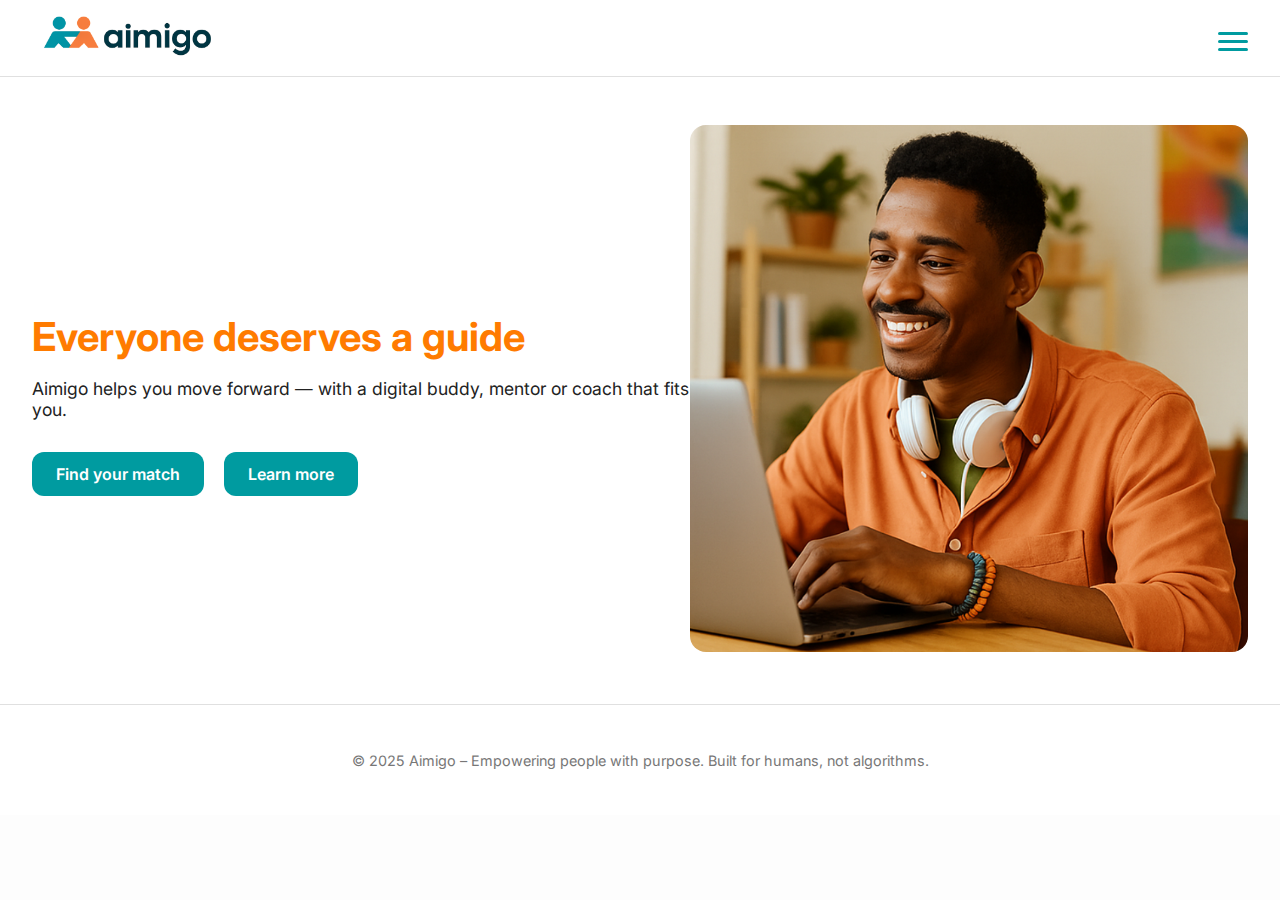
==== index.html @ f6af6cf0 "Update index.html" ====
<!DOCTYPE html>
<html lang="en">
<head>
  <meta charset="UTF-8" />
  <meta name="viewport" content="width=device-width, initial-scale=1.0"/>
  <title>Aimigo – Everyone deserves a guide</title>
  <link href="https://fonts.googleapis.com/css2?family=Inter:wght@400;600&display=swap" rel="stylesheet">
  <link rel="stylesheet" href="https://cdnjs.cloudflare.com/ajax/libs/font-awesome/6.0.0-beta3/css/all.min.css" />
  <style>
    :root {
      --primary: #ff7b00;
      --brand: #009ba0;
      --accent: #fff3e0;
      --dark: #1a1a1a;
      --bg: #fdfdfd;
      --text: #222;
    }
    body {
      margin: 0;
      font-family: 'Inter', sans-serif;
      background-color: var(--bg);
      color: var(--text);
    }

    /* Header */
    header {
      display: flex;
      justify-content: space-between;
      align-items: center;
      padding: 1rem 2rem;
      background: #fff;
      border-bottom: 1px solid #e0e0e0;
      position: relative;
    }

    .logo img {
      height: 40px;
    }

    #menu-toggle {
      display: none;
    }

    .menu-icon {
      display: block;
      cursor: pointer;
      width: 30px;
      height: 22px;
      position: relative;
      z-index: 2;
    }

    .menu-icon span {
      display: block;
      height: 3px;
      width: 100%;
      background: var(--brand);
      border-radius: 3px;
      margin: 5px 0;
      transition: all 0.3s ease;
    }

    .menu-icon:hover::after {
      content: " 😊";
      position: absolute;
      right: -25px;
      top: -5px;
      font-size: 1.5rem;
    }

    nav.dropdown-menu {
      position: absolute;
      top: 100%;
      right: 2rem;
      background: white;
      border-radius: 1rem;
      box-shadow: 0 10px 25px rgba(0,0,0,0.1);
      padding: 1rem;
      opacity: 0;
      visibility: hidden;
      transform: translateY(-10px);
      transition: all 0.3s ease;
      z-index: 1;
    }

    #menu-toggle:checked + .menu-icon + nav.dropdown-menu {
      opacity: 1;
      visibility: visible;
      transform: translateY(0);
    }

    nav.dropdown-menu ul {
      list-style: none;
      margin: 0;
      padding: 0;
    }

    nav.dropdown-menu li {
      margin-bottom: 0.75rem;
    }

    nav.dropdown-menu a {
      display: block;
      background: linear-gradient(45deg, var(--primary), var(--brand));
      color: white;
      padding: 0.75rem 1.25rem;
      border-radius: 0.75rem;
      font-weight: 600;
      text-decoration: none;
      text-align: center;
      transition: transform 0.2s, background 0.3s;
    }

    nav.dropdown-menu a:hover {
      transform: rotate(-1deg) scale(1.03);
      background: linear-gradient(45deg, var(--brand), var(--primary));
    }

    /* Desktop nav - KEEP burger icon */
    @media (min-width: 768px) {
      nav.dropdown-menu {
        right: 2rem;
      }
    }

    /* Hero */
    .hero {
      display: flex;
      flex-wrap: wrap;
      align-items: center;
      justify-content: space-between;
      padding: 3rem 2rem;
      background: #fff;
    }

    .hero-text {
      flex: 1 1 400px;
    }

    .hero-text h1 {
      font-size: 2.5rem;
      color: var(--primary);
      margin-bottom: 1rem;
    }

    .hero-text p {
      font-size: 1.1rem;
      margin-bottom: 2rem;
    }

    .hero-buttons a {
      display: inline-block;
      margin-right: 1rem;
      padding: 0.75rem 1.5rem;
      background: var(--brand);
      color: white;
      border-radius: 0.75rem;
      text-decoration: none;
      font-weight: 600;
      transition: background 0.3s;
    }

    .hero-buttons a:hover {
      background: #007f87;
    }

    .hero-image {
      flex: 1 1 300px;
      text-align: center;
    }

    .hero-image img {
      max-width: 100%;
      border-radius: 1rem;
    }

    /* Footer */
    footer {
      text-align: center;
      padding: 2rem;
      background: #fff;
      border-top: 1px solid #e0e0e0;
      font-size: 0.9rem;
      color: #777;
    }
  </style>
</head>
<body>
  <header>
    <a href="index.html" class="logo">
      <img src="aimigo-logo.png" alt="Aimigo Logo" />
    </a>
    <input type="checkbox" id="menu-toggle" />
    <label for="menu-toggle" class="menu-icon">
      <span></span>
      <span></span>
      <span></span>
    </label>
    <nav class="dropdown-menu">
      <ul>
        <li><a href="find.html">🎯 Your Aimigo</a></li>
        <li><a href="contact.html">📝 Waiting List</a></li>
        <li><a href="team.html">🌍 Team</a></li>
        <li><a href="contact.html">📬 Contact</a></li>
      </ul>
    </nav>
  </header>

  <section class="hero">
    <div class="hero-text">
      <h1>Everyone deserves a guide</h1>
      <p>Aimigo helps you move forward — with a digital buddy, mentor or coach that fits you.</p>
      <div class="hero-buttons">
        <a href="find.html">Find your match</a>
        <a href="team.html">Learn more</a>
      </div>
    </div>
    <div class="hero-image">
      <img src="user-coaching.png" alt="User coaching illustration" />
    </div>
  </section>

  <footer>
    <p>&copy; 2025 Aimigo – Empowering people with purpose. Built for humans, not algorithms.</p>
  </footer>
</body>
</html>
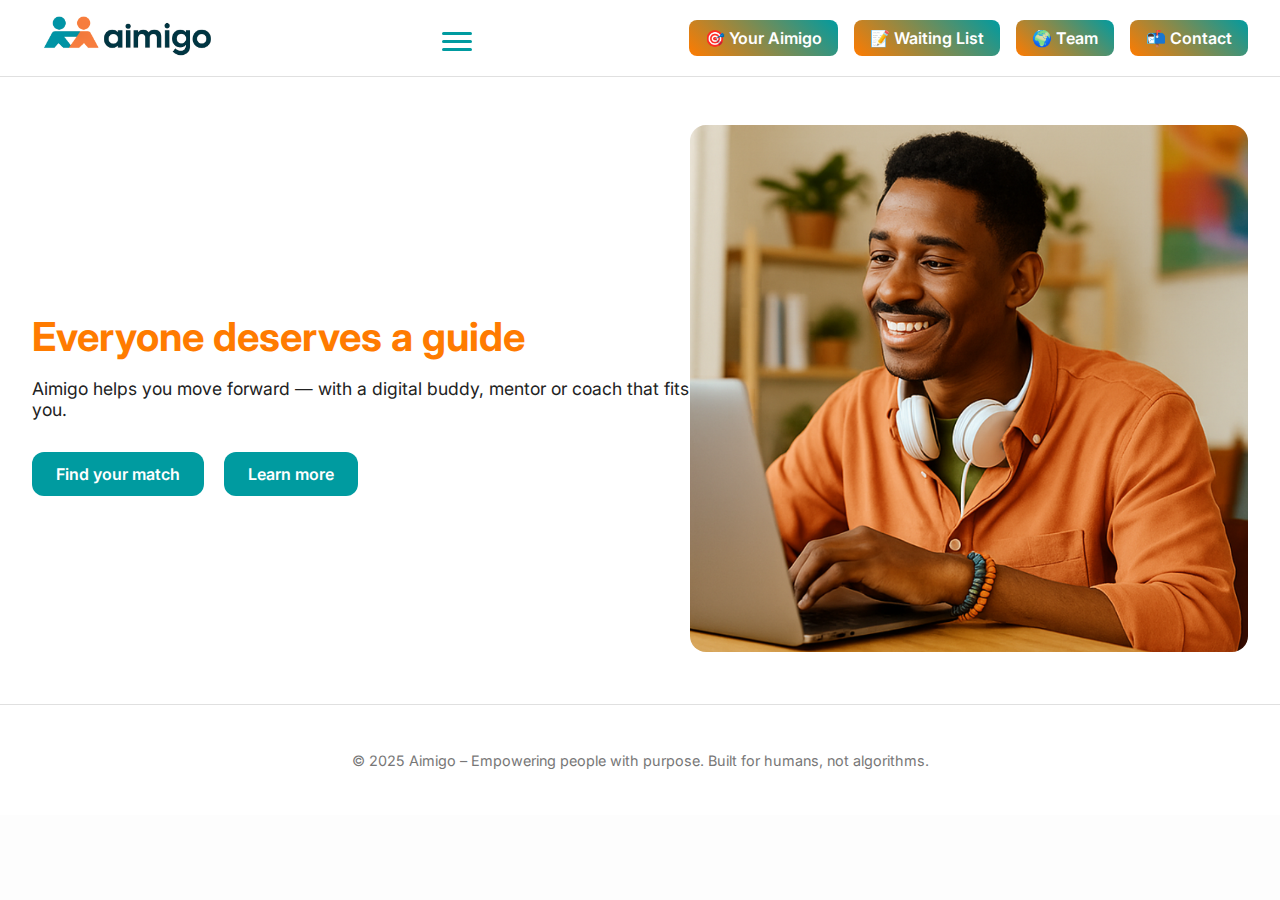
==== commit e1685567: "Update index.html" ====
--- a/index.html
+++ b/index.html
@@ -22,7 +22,6 @@
       color: var(--text);
     }
 
-    /* Header */
     header {
       display: flex;
       justify-content: space-between;
@@ -76,17 +75,12 @@
       border-radius: 1rem;
       box-shadow: 0 10px 25px rgba(0,0,0,0.1);
       padding: 1rem;
-      opacity: 0;
-      visibility: hidden;
-      transform: translateY(-10px);
-      transition: all 0.3s ease;
+      display: none;
       z-index: 1;
     }
 
     #menu-toggle:checked + .menu-icon + nav.dropdown-menu {
-      opacity: 1;
-      visibility: visible;
-      transform: translateY(0);
+      display: block;
     }
 
     nav.dropdown-menu ul {
@@ -116,14 +110,30 @@
       background: linear-gradient(45deg, var(--brand), var(--primary));
     }
 
-    /* Desktop nav - KEEP burger icon */
     @media (min-width: 768px) {
       nav.dropdown-menu {
-        right: 2rem;
-      }
-    }
-
-    /* Hero */
+        display: block !important;
+        position: static;
+        background: none;
+        box-shadow: none;
+        padding: 0;
+      }
+
+      nav.dropdown-menu ul {
+        display: flex;
+        gap: 1rem;
+      }
+
+      nav.dropdown-menu li {
+        margin-bottom: 0;
+      }
+
+      nav.dropdown-menu a {
+        padding: 0.5rem 1rem;
+        border-radius: 0.5rem;
+      }
+    }
+
     .hero {
       display: flex;
       flex-wrap: wrap;
@@ -174,7 +184,6 @@
       border-radius: 1rem;
     }
 
-    /* Footer */
     footer {
       text-align: center;
       padding: 2rem;
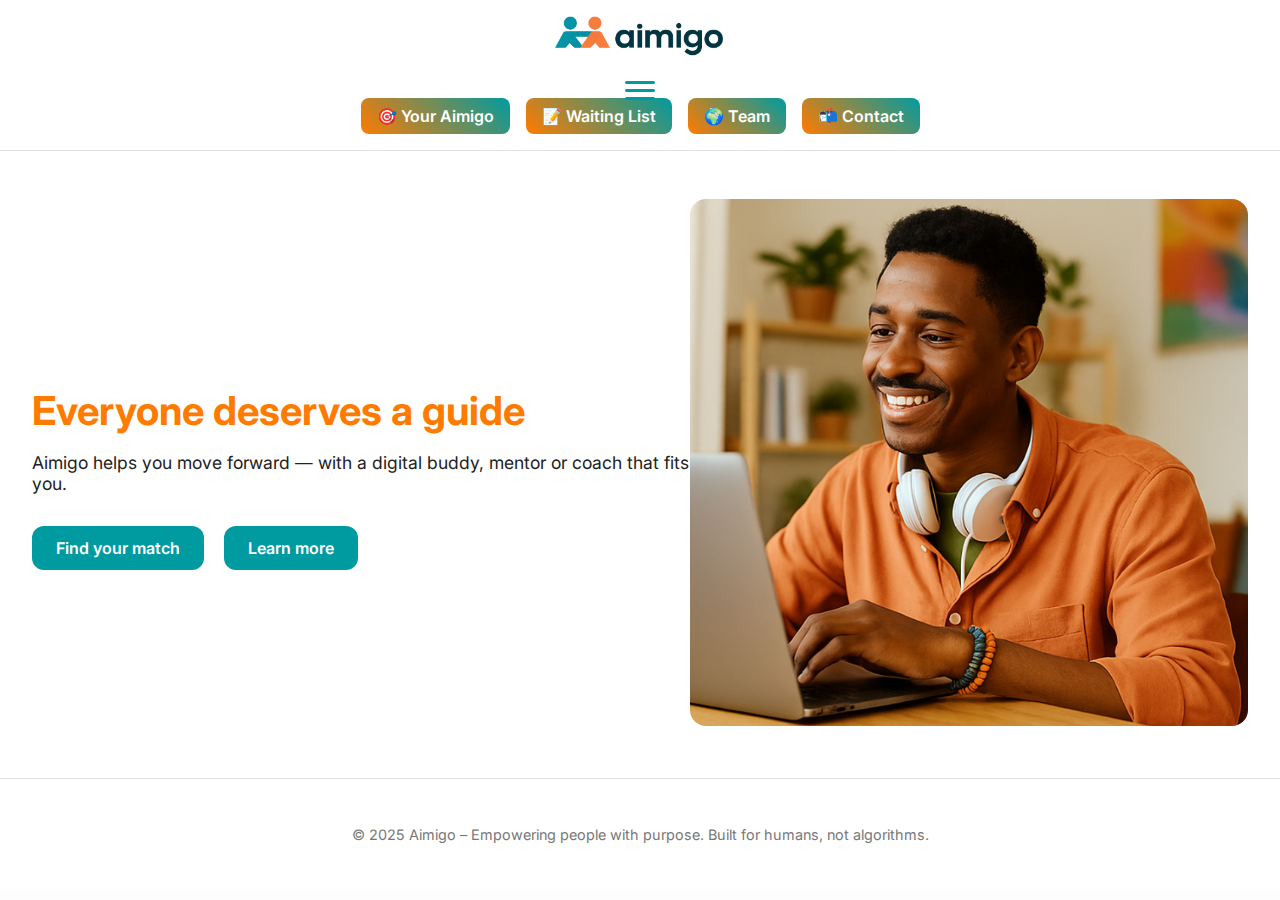
==== commit 9181b0f6: "Update index.html" ====
--- a/index.html
+++ b/index.html
@@ -24,12 +24,16 @@
 
     header {
       display: flex;
-      justify-content: space-between;
+      flex-direction: column;
       align-items: center;
       padding: 1rem 2rem;
       background: #fff;
       border-bottom: 1px solid #e0e0e0;
       position: relative;
+    }
+
+    .logo {
+      margin-bottom: 1rem;
     }
 
     .logo img {
@@ -68,9 +72,6 @@
     }
 
     nav.dropdown-menu {
-      position: absolute;
-      top: 100%;
-      right: 2rem;
       background: white;
       border-radius: 1rem;
       box-shadow: 0 10px 25px rgba(0,0,0,0.1);
@@ -87,10 +88,10 @@
       list-style: none;
       margin: 0;
       padding: 0;
-    }
-
-    nav.dropdown-menu li {
-      margin-bottom: 0.75rem;
+      display: flex;
+      flex-direction: column;
+      align-items: center;
+      gap: 0.75rem;
     }
 
     nav.dropdown-menu a {
@@ -113,19 +114,15 @@
     @media (min-width: 768px) {
       nav.dropdown-menu {
         display: block !important;
-        position: static;
         background: none;
         box-shadow: none;
         padding: 0;
       }
 
       nav.dropdown-menu ul {
-        display: flex;
+        flex-direction: row;
+        justify-content: center;
         gap: 1rem;
-      }
-
-      nav.dropdown-menu li {
-        margin-bottom: 0;
       }
 
       nav.dropdown-menu a {
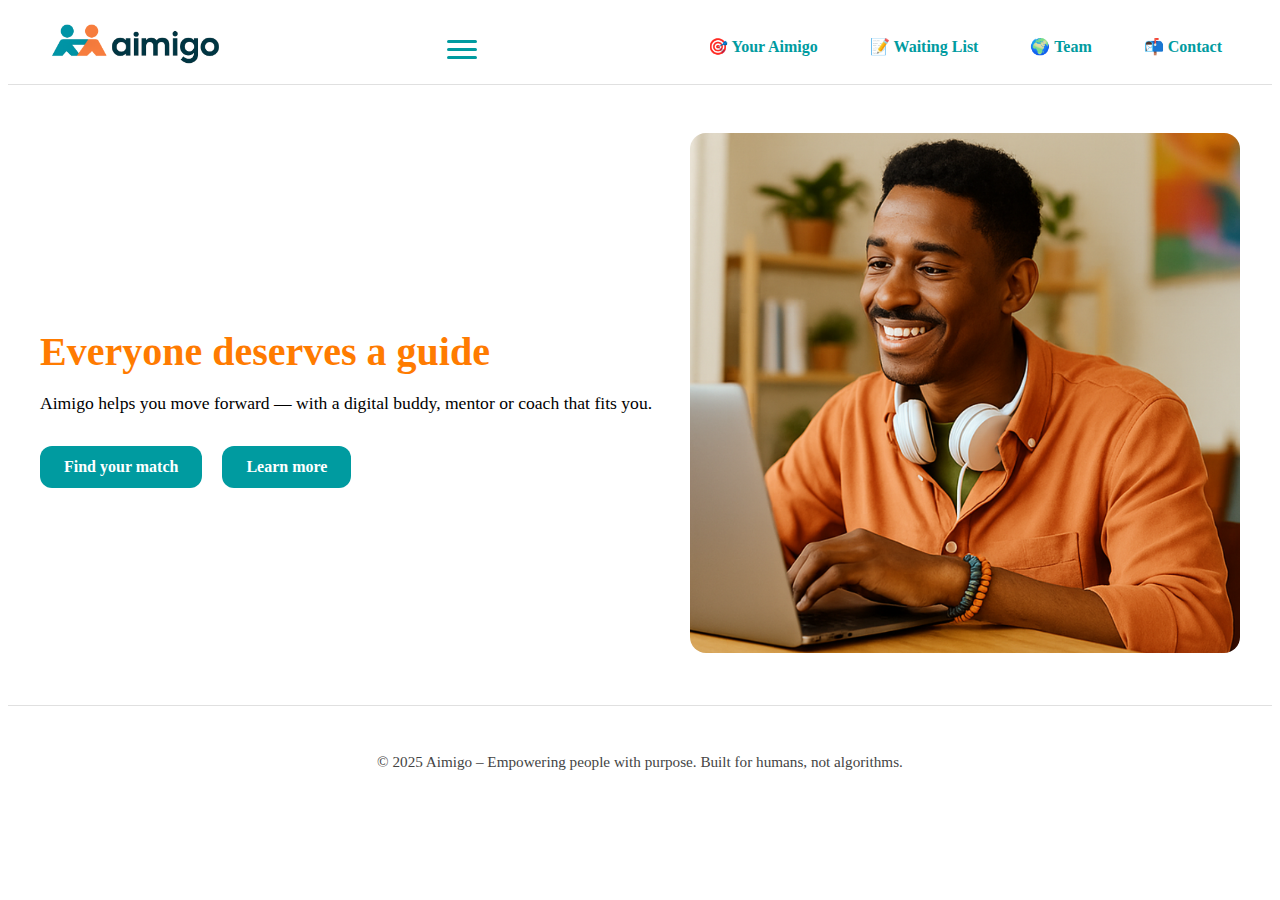
==== commit bd7418f1: "Update index.html" ====
--- a/index.html
+++ b/index.html
@@ -6,190 +6,7 @@
   <title>Aimigo – Everyone deserves a guide</title>
   <link href="https://fonts.googleapis.com/css2?family=Inter:wght@400;600&display=swap" rel="stylesheet">
   <link rel="stylesheet" href="https://cdnjs.cloudflare.com/ajax/libs/font-awesome/6.0.0-beta3/css/all.min.css" />
-  <style>
-    :root {
-      --primary: #ff7b00;
-      --brand: #009ba0;
-      --accent: #fff3e0;
-      --dark: #1a1a1a;
-      --bg: #fdfdfd;
-      --text: #222;
-    }
-    body {
-      margin: 0;
-      font-family: 'Inter', sans-serif;
-      background-color: var(--bg);
-      color: var(--text);
-    }
-
-    header {
-      display: flex;
-      flex-direction: column;
-      align-items: center;
-      padding: 1rem 2rem;
-      background: #fff;
-      border-bottom: 1px solid #e0e0e0;
-      position: relative;
-    }
-
-    .logo {
-      margin-bottom: 1rem;
-    }
-
-    .logo img {
-      height: 40px;
-    }
-
-    #menu-toggle {
-      display: none;
-    }
-
-    .menu-icon {
-      display: block;
-      cursor: pointer;
-      width: 30px;
-      height: 22px;
-      position: relative;
-      z-index: 2;
-    }
-
-    .menu-icon span {
-      display: block;
-      height: 3px;
-      width: 100%;
-      background: var(--brand);
-      border-radius: 3px;
-      margin: 5px 0;
-      transition: all 0.3s ease;
-    }
-
-    .menu-icon:hover::after {
-      content: " 😊";
-      position: absolute;
-      right: -25px;
-      top: -5px;
-      font-size: 1.5rem;
-    }
-
-    nav.dropdown-menu {
-      background: white;
-      border-radius: 1rem;
-      box-shadow: 0 10px 25px rgba(0,0,0,0.1);
-      padding: 1rem;
-      display: none;
-      z-index: 1;
-    }
-
-    #menu-toggle:checked + .menu-icon + nav.dropdown-menu {
-      display: block;
-    }
-
-    nav.dropdown-menu ul {
-      list-style: none;
-      margin: 0;
-      padding: 0;
-      display: flex;
-      flex-direction: column;
-      align-items: center;
-      gap: 0.75rem;
-    }
-
-    nav.dropdown-menu a {
-      display: block;
-      background: linear-gradient(45deg, var(--primary), var(--brand));
-      color: white;
-      padding: 0.75rem 1.25rem;
-      border-radius: 0.75rem;
-      font-weight: 600;
-      text-decoration: none;
-      text-align: center;
-      transition: transform 0.2s, background 0.3s;
-    }
-
-    nav.dropdown-menu a:hover {
-      transform: rotate(-1deg) scale(1.03);
-      background: linear-gradient(45deg, var(--brand), var(--primary));
-    }
-
-    @media (min-width: 768px) {
-      nav.dropdown-menu {
-        display: block !important;
-        background: none;
-        box-shadow: none;
-        padding: 0;
-      }
-
-      nav.dropdown-menu ul {
-        flex-direction: row;
-        justify-content: center;
-        gap: 1rem;
-      }
-
-      nav.dropdown-menu a {
-        padding: 0.5rem 1rem;
-        border-radius: 0.5rem;
-      }
-    }
-
-    .hero {
-      display: flex;
-      flex-wrap: wrap;
-      align-items: center;
-      justify-content: space-between;
-      padding: 3rem 2rem;
-      background: #fff;
-    }
-
-    .hero-text {
-      flex: 1 1 400px;
-    }
-
-    .hero-text h1 {
-      font-size: 2.5rem;
-      color: var(--primary);
-      margin-bottom: 1rem;
-    }
-
-    .hero-text p {
-      font-size: 1.1rem;
-      margin-bottom: 2rem;
-    }
-
-    .hero-buttons a {
-      display: inline-block;
-      margin-right: 1rem;
-      padding: 0.75rem 1.5rem;
-      background: var(--brand);
-      color: white;
-      border-radius: 0.75rem;
-      text-decoration: none;
-      font-weight: 600;
-      transition: background 0.3s;
-    }
-
-    .hero-buttons a:hover {
-      background: #007f87;
-    }
-
-    .hero-image {
-      flex: 1 1 300px;
-      text-align: center;
-    }
-
-    .hero-image img {
-      max-width: 100%;
-      border-radius: 1rem;
-    }
-
-    footer {
-      text-align: center;
-      padding: 2rem;
-      background: #fff;
-      border-top: 1px solid #e0e0e0;
-      font-size: 0.9rem;
-      color: #777;
-    }
-  </style>
+  <link rel="stylesheet" href="css/style.css">
 </head>
 <body>
   <header>
--- a/css/style.css
+++ b/css/style.css
@@ -0,0 +1,251 @@
+<!DOCTYPE html>
+<html lang="en">
+<head>
+  <meta charset="UTF-8" />
+  <meta name="viewport" content="width=device-width, initial-scale=1.0"/>
+  <title>Aimigo – Everyone deserves a guide</title>
+  <link href="https://fonts.googleapis.com/css2?family=Inter:wght@400;600&display=swap" rel="stylesheet">
+  <link rel="stylesheet" href="https://cdnjs.cloudflare.com/ajax/libs/font-awesome/6.0.0-beta3/css/all.min.css" />
+  <link rel="stylesheet" href="css/style.css">
+  <style>
+    body {
+      margin: 0;
+      font-family: 'Inter', sans-serif;
+      background-color: #fdfdfd;
+      color: #222;
+    }
+
+    header {
+      display: flex;
+      justify-content: space-between;
+      align-items: center;
+      padding: 1rem 2rem;
+      background: #fff;
+      border-bottom: 1px solid #e0e0e0;
+      position: relative;
+    }
+
+    .logo img {
+      height: 40px;
+    }
+
+    #menu-toggle {
+      display: none;
+    }
+
+    .menu-icon {
+      display: block;
+      cursor: pointer;
+      width: 30px;
+      height: 22px;
+      position: relative;
+      z-index: 3;
+    }
+
+    .menu-icon span {
+      display: block;
+      height: 3px;
+      width: 100%;
+      background: #009ba0;
+      border-radius: 3px;
+      margin: 5px 0;
+      transition: all 0.3s ease;
+    }
+
+    .menu-icon:hover span {
+      background: #ff7b00;
+      transform: scale(1.1);
+    }
+
+    nav.dropdown-menu {
+      position: absolute;
+      top: 100%;
+      right: 1rem;
+      background: #fff;
+      border-radius: 1rem;
+      box-shadow: 0 10px 25px rgba(0,0,0,0.1);
+      padding: 1rem;
+      display: none;
+      z-index: 2;
+    }
+
+    #menu-toggle:checked + .menu-icon + nav.dropdown-menu {
+      display: block;
+    }
+
+    nav.dropdown-menu ul {
+      list-style: none;
+      margin: 0;
+      padding: 0;
+      display: flex;
+      flex-direction: column;
+      gap: 0.75rem;
+    }
+
+    nav.dropdown-menu a {
+      display: block;
+      background: linear-gradient(45deg, #ff7b00, #009ba0);
+      color: white;
+      padding: 0.75rem 1.25rem;
+      border-radius: 0.75rem;
+      font-weight: 600;
+      text-decoration: none;
+      text-align: center;
+      transition: transform 0.2s, background 0.3s;
+    }
+
+    nav.dropdown-menu a:hover {
+      transform: scale(1.05);
+      background: linear-gradient(45deg, #009ba0, #ff7b00);
+    }
+
+    @media (min-width: 768px) {
+      nav.dropdown-menu {
+        display: block !important;
+        position: static;
+        background: none;
+        box-shadow: none;
+        padding: 0;
+      }
+
+      nav.dropdown-menu ul {
+        flex-direction: row;
+        gap: 1rem;
+      }
+
+      nav.dropdown-menu a {
+        padding: 0.5rem 1rem;
+        background: transparent;
+        color: #009ba0;
+        border: 2px solid transparent;
+        transition: border 0.3s, transform 0.2s;
+      }
+
+      nav.dropdown-menu a:hover {
+        background: #fff3e0;
+        color: #ff7b00;
+        border: 2px solid #ff7b00;
+        transform: translateY(-2px);
+      }
+    }
+
+    .hero {
+      display: flex;
+      flex-wrap: wrap;
+      align-items: center;
+      justify-content: space-between;
+      padding: 3rem 2rem;
+      background: #fff;
+    }
+
+    .hero-text {
+      flex: 1 1 400px;
+    }
+
+    .hero-text h1 {
+      font-size: 2.5rem;
+      color: #ff7b00;
+      margin-bottom: 1rem;
+    }
+
+    .hero-text p {
+      font-size: 1.1rem;
+      margin-bottom: 2rem;
+    }
+
+    .hero-buttons a {
+      display: inline-block;
+      margin-right: 1rem;
+      padding: 0.75rem 1.5rem;
+      background: #009ba0;
+      color: white;
+      border-radius: 0.75rem;
+      text-decoration: none;
+      font-weight: 600;
+      transition: background 0.3s;
+    }
+
+    .hero-buttons a:hover {
+      background: #007f87;
+    }
+
+    .hero-image {
+      flex: 1 1 300px;
+      text-align: center;
+    }
+
+    .hero-image img {
+      max-width: 100%;
+      border-radius: 1rem;
+    }
+
+    footer {
+      background: #fff;
+      padding: 2rem;
+      border-top: 1px solid #e0e0e0;
+      font-size: 0.95rem;
+      color: #444;
+      text-align: center;
+    }
+
+    .footer-content {
+      max-width: 800px;
+      margin: 0 auto;
+    }
+
+    .footer-content p {
+      margin: 0.5rem 0;
+    }
+
+    .footer-content .slogan {
+      font-weight: 600;
+      color: #009ba0;
+    }
+  </style>
+</head>
+<body>
+  <header>
+    <a href="index.html" class="logo">
+      <img src="aimigo-logo.png" alt="Aimigo Logo" />
+    </a>
+    <input type="checkbox" id="menu-toggle" />
+    <label for="menu-toggle" class="menu-icon">
+      <span></span>
+      <span></span>
+      <span></span>
+    </label>
+    <nav class="dropdown-menu">
+      <ul>
+        <li><a href="index.html">🏠 Home</a></li>
+        <li><a href="find.html">🎯 Your Aimigo</a></li>
+        <li><a href="contact.html">📝 Waiting List</a></li>
+        <li><a href="team.html">🌍 Team</a></li>
+        <li><a href="contact.html">📬 Contact</a></li>
+      </ul>
+    </nav>
+  </header>
+
+  <section class="hero">
+    <div class="hero-text">
+      <h1>Everyone deserves a guide</h1>
+      <p>Aimigo helps you move forward — with a digital buddy, mentor or coach that fits you.</p>
+      <div class="hero-buttons">
+        <a href="find.html">Find your match</a>
+        <a href="team.html">Learn more</a>
+      </div>
+    </div>
+    <div class="hero-image">
+      <img src="user-coaching.png" alt="User coaching illustration" />
+    </div>
+  </section>
+
+  <footer>
+    <div class="footer-content">
+      <p class="slogan">Empowering untapped talent through smart technology and real connection.</p>
+      <p>📍 Made in The Netherlands</p>
+      <p>📧 Contact: <a href="mailto:info@aimigo.nl">info@aimigo.nl</a></p>
+      <p>© 2025 Aimigo – All rights reserved</p>
+    </div>
+  </footer>
+</body>
+</html>
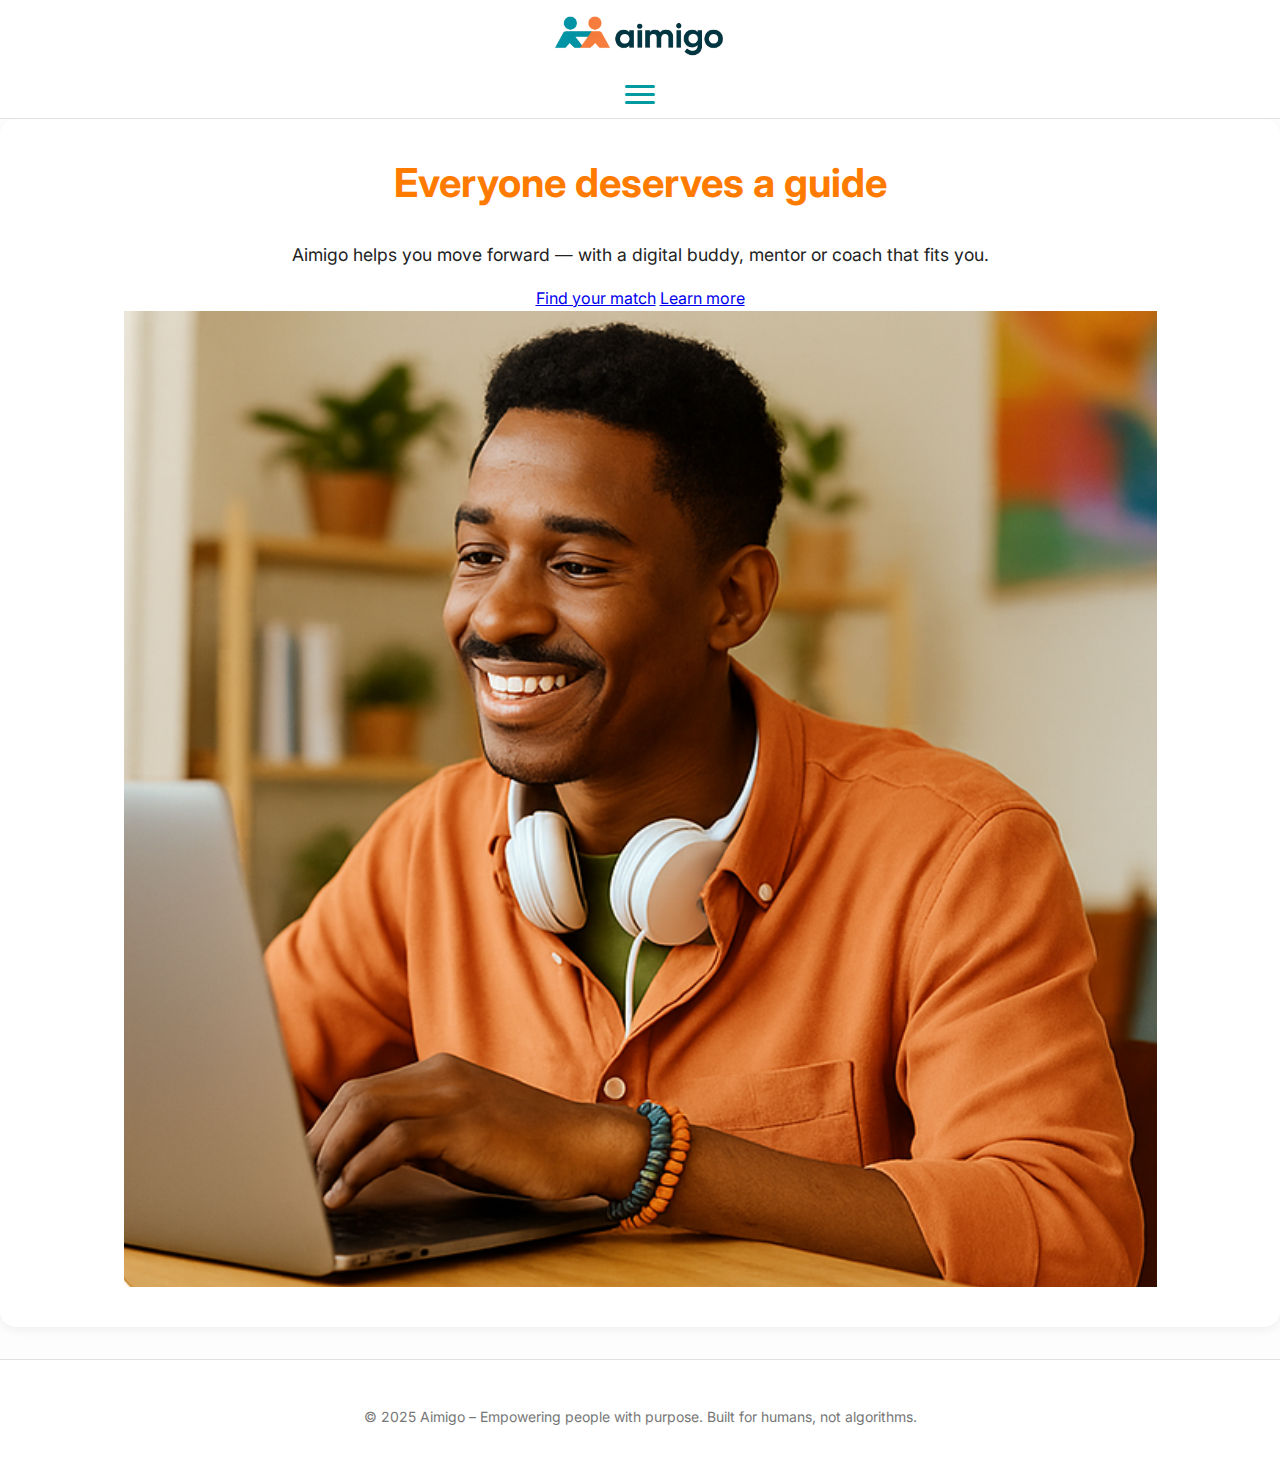
==== commit 9e0aebc1: "Update index.html" ====
--- a/index.html
+++ b/index.html
@@ -9,25 +9,9 @@
   <link rel="stylesheet" href="css/style.css">
 </head>
 <body>
-  <header>
-    <a href="index.html" class="logo">
-      <img src="aimigo-logo.png" alt="Aimigo Logo" />
-    </a>
-    <input type="checkbox" id="menu-toggle" />
-    <label for="menu-toggle" class="menu-icon">
-      <span></span>
-      <span></span>
-      <span></span>
-    </label>
-    <nav class="dropdown-menu">
-      <ul>
-        <li><a href="find.html">🎯 Your Aimigo</a></li>
-        <li><a href="contact.html">📝 Waiting List</a></li>
-        <li><a href="team.html">🌍 Team</a></li>
-        <li><a href="contact.html">📬 Contact</a></li>
-      </ul>
-    </nav>
-  </header>
+
+  <!-- Header wordt geladen vanuit extern bestand -->
+  <div id="header-placeholder"></div>
 
   <section class="hero">
     <div class="hero-text">
@@ -46,5 +30,14 @@
   <footer>
     <p>&copy; 2025 Aimigo – Empowering people with purpose. Built for humans, not algorithms.</p>
   </footer>
+
+  <script>
+    // Laad header.html in
+    fetch('header.html')
+      .then(response => response.text())
+      .then(data => {
+        document.getElementById('header-placeholder').innerHTML = data;
+      });
+  </script>
 </body>
 </html>
--- a/css/style.css
+++ b/css/style.css
@@ -1,251 +1,280 @@
-<!DOCTYPE html>
-<html lang="en">
-<head>
-  <meta charset="UTF-8" />
-  <meta name="viewport" content="width=device-width, initial-scale=1.0"/>
-  <title>Aimigo – Everyone deserves a guide</title>
-  <link href="https://fonts.googleapis.com/css2?family=Inter:wght@400;600&display=swap" rel="stylesheet">
-  <link rel="stylesheet" href="https://cdnjs.cloudflare.com/ajax/libs/font-awesome/6.0.0-beta3/css/all.min.css" />
-  <link rel="stylesheet" href="css/style.css">
-  <style>
-    body {
-      margin: 0;
-      font-family: 'Inter', sans-serif;
-      background-color: #fdfdfd;
-      color: #222;
-    }
-
-    header {
-      display: flex;
-      justify-content: space-between;
-      align-items: center;
-      padding: 1rem 2rem;
-      background: #fff;
-      border-bottom: 1px solid #e0e0e0;
-      position: relative;
-    }
-
-    .logo img {
-      height: 40px;
-    }
-
-    #menu-toggle {
-      display: none;
-    }
-
-    .menu-icon {
-      display: block;
-      cursor: pointer;
-      width: 30px;
-      height: 22px;
-      position: relative;
-      z-index: 3;
-    }
-
-    .menu-icon span {
-      display: block;
-      height: 3px;
-      width: 100%;
-      background: #009ba0;
-      border-radius: 3px;
-      margin: 5px 0;
-      transition: all 0.3s ease;
-    }
-
-    .menu-icon:hover span {
-      background: #ff7b00;
-      transform: scale(1.1);
-    }
-
-    nav.dropdown-menu {
-      position: absolute;
-      top: 100%;
-      right: 1rem;
-      background: #fff;
-      border-radius: 1rem;
-      box-shadow: 0 10px 25px rgba(0,0,0,0.1);
-      padding: 1rem;
-      display: none;
-      z-index: 2;
-    }
-
-    #menu-toggle:checked + .menu-icon + nav.dropdown-menu {
-      display: block;
-    }
-
-    nav.dropdown-menu ul {
-      list-style: none;
-      margin: 0;
-      padding: 0;
-      display: flex;
-      flex-direction: column;
-      gap: 0.75rem;
-    }
-
-    nav.dropdown-menu a {
-      display: block;
-      background: linear-gradient(45deg, #ff7b00, #009ba0);
-      color: white;
-      padding: 0.75rem 1.25rem;
-      border-radius: 0.75rem;
-      font-weight: 600;
-      text-decoration: none;
-      text-align: center;
-      transition: transform 0.2s, background 0.3s;
-    }
-
-    nav.dropdown-menu a:hover {
-      transform: scale(1.05);
-      background: linear-gradient(45deg, #009ba0, #ff7b00);
-    }
-
-    @media (min-width: 768px) {
-      nav.dropdown-menu {
-        display: block !important;
-        position: static;
-        background: none;
-        box-shadow: none;
-        padding: 0;
-      }
-
-      nav.dropdown-menu ul {
-        flex-direction: row;
-        gap: 1rem;
-      }
-
-      nav.dropdown-menu a {
-        padding: 0.5rem 1rem;
-        background: transparent;
-        color: #009ba0;
-        border: 2px solid transparent;
-        transition: border 0.3s, transform 0.2s;
-      }
-
-      nav.dropdown-menu a:hover {
-        background: #fff3e0;
-        color: #ff7b00;
-        border: 2px solid #ff7b00;
-        transform: translateY(-2px);
-      }
-    }
-
-    .hero {
-      display: flex;
-      flex-wrap: wrap;
-      align-items: center;
-      justify-content: space-between;
-      padding: 3rem 2rem;
-      background: #fff;
-    }
-
-    .hero-text {
-      flex: 1 1 400px;
-    }
-
-    .hero-text h1 {
-      font-size: 2.5rem;
-      color: #ff7b00;
-      margin-bottom: 1rem;
-    }
-
-    .hero-text p {
-      font-size: 1.1rem;
-      margin-bottom: 2rem;
-    }
-
-    .hero-buttons a {
-      display: inline-block;
-      margin-right: 1rem;
-      padding: 0.75rem 1.5rem;
-      background: #009ba0;
-      color: white;
-      border-radius: 0.75rem;
-      text-decoration: none;
-      font-weight: 600;
-      transition: background 0.3s;
-    }
-
-    .hero-buttons a:hover {
-      background: #007f87;
-    }
-
-    .hero-image {
-      flex: 1 1 300px;
-      text-align: center;
-    }
-
-    .hero-image img {
-      max-width: 100%;
-      border-radius: 1rem;
-    }
-
-    footer {
-      background: #fff;
-      padding: 2rem;
-      border-top: 1px solid #e0e0e0;
-      font-size: 0.95rem;
-      color: #444;
-      text-align: center;
-    }
-
-    .footer-content {
-      max-width: 800px;
-      margin: 0 auto;
-    }
-
-    .footer-content p {
-      margin: 0.5rem 0;
-    }
-
-    .footer-content .slogan {
-      font-weight: 600;
-      color: #009ba0;
-    }
-  </style>
-</head>
-<body>
-  <header>
-    <a href="index.html" class="logo">
-      <img src="aimigo-logo.png" alt="Aimigo Logo" />
-    </a>
-    <input type="checkbox" id="menu-toggle" />
-    <label for="menu-toggle" class="menu-icon">
-      <span></span>
-      <span></span>
-      <span></span>
-    </label>
-    <nav class="dropdown-menu">
-      <ul>
-        <li><a href="index.html">🏠 Home</a></li>
-        <li><a href="find.html">🎯 Your Aimigo</a></li>
-        <li><a href="contact.html">📝 Waiting List</a></li>
-        <li><a href="team.html">🌍 Team</a></li>
-        <li><a href="contact.html">📬 Contact</a></li>
-      </ul>
-    </nav>
-  </header>
-
-  <section class="hero">
-    <div class="hero-text">
-      <h1>Everyone deserves a guide</h1>
-      <p>Aimigo helps you move forward — with a digital buddy, mentor or coach that fits you.</p>
-      <div class="hero-buttons">
-        <a href="find.html">Find your match</a>
-        <a href="team.html">Learn more</a>
-      </div>
-    </div>
-    <div class="hero-image">
-      <img src="user-coaching.png" alt="User coaching illustration" />
-    </div>
-  </section>
-
-  <footer>
-    <div class="footer-content">
-      <p class="slogan">Empowering untapped talent through smart technology and real connection.</p>
-      <p>📍 Made in The Netherlands</p>
-      <p>📧 Contact: <a href="mailto:info@aimigo.nl">info@aimigo.nl</a></p>
-      <p>© 2025 Aimigo – All rights reserved</p>
-    </div>
-  </footer>
-</body>
-</html>
+/* Kleuren en typografie */
+:root {
+  --primary: #ff7b00;
+  --brand: #009ba0;
+  --accent: #fff3e0;
+  --dark: #1a1a1a;
+  --bg: #fdfdfd;
+  --text: #222;
+}
+
+body {
+  margin: 0;
+  font-family: 'Inter', sans-serif;
+  background-color: var(--bg);
+  color: var(--text);
+  line-height: 1.6;
+}
+
+/* Header */
+header {
+  display: flex;
+  flex-direction: column;
+  align-items: center;
+  padding: 1rem 2rem;
+  background-color: #fff;
+  border-bottom: 1px solid #e0e0e0;
+  position: relative;
+}
+
+.logo {
+  margin-bottom: 1rem;
+}
+
+.logo img {
+  height: 40px;
+}
+
+#menu-toggle {
+  display: none;
+}
+
+.menu-icon {
+  display: block;
+  cursor: pointer;
+  width: 30px;
+  height: 22px;
+  position: relative;
+  z-index: 2;
+}
+
+.menu-icon span {
+  display: block;
+  height: 3px;
+  width: 100%;
+  background: var(--brand);
+  border-radius: 3px;
+  margin: 5px 0;
+  transition: all 0.3s ease;
+}
+
+nav.dropdown-menu {
+  background: white;
+  border-radius: 1rem;
+  box-shadow: 0 10px 25px rgba(0,0,0,0.1);
+  padding: 1rem;
+  display: none;
+  position: absolute;
+  top: 100%;
+  right: 2rem;
+  z-index: 1;
+}
+
+#menu-toggle:checked + .menu-icon + nav.dropdown-menu {
+  display: block;
+}
+
+nav.dropdown-menu ul {
+  list-style: none;
+  margin: 0;
+  padding: 0;
+  display: flex;
+  flex-direction: column;
+  align-items: center;
+  gap: 0.75rem;
+}
+
+nav.dropdown-menu a {
+  display: block;
+  background: linear-gradient(45deg, var(--primary), var(--brand));
+  color: white;
+  padding: 0.75rem 1.25rem;
+  border-radius: 0.75rem;
+  font-weight: 600;
+  text-decoration: none;
+  text-align: center;
+  transition: transform 0.2s, background 0.3s;
+}
+
+nav.dropdown-menu a:hover {
+  transform: scale(1.05);
+  background: linear-gradient(45deg, var(--brand), var(--primary));
+}
+
+/* Toon hamburger ook op desktop */
+@media (min-width: 768px) {
+  nav.dropdown-menu {
+    right: auto;
+    left: 50%;
+    transform: translateX(-50%);
+  }
+}
+
+/* Main */
+main {
+  max-width: 1200px;
+  margin: 2rem auto;
+  padding: 0 1rem;
+}
+
+/* Hero Section */
+.hero {
+  text-align: center;
+  padding: 2rem;
+  background: #fff;
+  border-radius: 1rem;
+  box-shadow: 0 4px 10px rgba(0,0,0,0.05);
+  margin-bottom: 2rem;
+}
+
+.hero h1 {
+  font-size: 2.5rem;
+  color: var(--primary);
+  margin-top: 0;
+}
+
+.hero p {
+  font-size: 1.1rem;
+  margin: 1rem 0;
+}
+
+/* Collapsible Sections */
+details {
+  background: #fff;
+  border: 1px solid #e0e0e0;
+  border-radius: 0.75rem;
+  padding: 1rem;
+  margin-bottom: 1rem;
+  box-shadow: 0 2px 6px rgba(0,0,0,0.05);
+}
+
+details summary {
+  font-size: 1.1rem;
+  font-weight: 600;
+  cursor: pointer;
+  list-style: none;
+  outline: none;
+}
+
+details summary::-webkit-details-marker {
+  display: none;
+}
+
+details[open] summary::after {
+  content: "▲";
+  float: right;
+}
+
+details summary::after {
+  content: "▼";
+  float: right;
+}
+
+/* Section Titles */
+section > h2 {
+  font-size: 2rem;
+  color: var(--primary);
+  margin-bottom: 1rem;
+}
+
+/* Founder Section */
+.founder {
+  display: flex;
+  flex-wrap: wrap;
+  align-items: center;
+  gap: 1.5rem;
+  background: #fff;
+  padding: 1.5rem;
+  border-radius: 1rem;
+  box-shadow: 0 4px 10px rgba(0,0,0,0.05);
+  margin: 2rem 0;
+}
+
+.founder img {
+  width: 150px;
+  height: 150px;
+  border-radius: 50%;
+  object-fit: cover;
+  border: 3px solid var(--brand);
+}
+
+.founder-info {
+  flex: 1;
+}
+
+.founder-info h3 {
+  margin: 0;
+  font-size: 1.5rem;
+  color: var(--dark);
+}
+
+.founder-info p {
+  margin: 0.5rem 0 0;
+  font-size: 1rem;
+  color: #444;
+}
+
+/* Support Section */
+.support {
+  text-align: center;
+  margin: 2rem 0;
+}
+
+.support button {
+  background: var(--brand);
+  color: #fff;
+  border: none;
+  padding: 0.75rem 1.5rem;
+  border-radius: 0.75rem;
+  font-size: 1rem;
+  cursor: pointer;
+  transition: background 0.3s;
+}
+
+.support button:hover {
+  background: #007f87;
+}
+
+/* Call to Action */
+.cta {
+  text-align: center;
+  margin: 2rem 0;
+}
+
+.cta a {
+  background: var(--brand);
+  color: #fff;
+  text-decoration: none;
+  padding: 0.75rem 1.5rem;
+  border-radius: 0.75rem;
+  font-size: 1rem;
+  transition: background 0.3s;
+}
+
+.cta a:hover {
+  background: #007f87;
+}
+
+/* Footer */
+footer {
+  text-align: center;
+  padding: 2rem;
+  background: #fff;
+  border-top: 1px solid #e0e0e0;
+  font-size: 0.875rem;
+  color: #777;
+}
+
+.badges {
+  display: flex;
+  justify-content: center;
+  gap: 1rem;
+  margin-bottom: 1rem;
+}
+
+.badge {
+  background: #f0f0f0;
+  padding: 0.5rem 1rem;
+  border-radius: 1rem;
+  font-size: 0.85rem;
+}
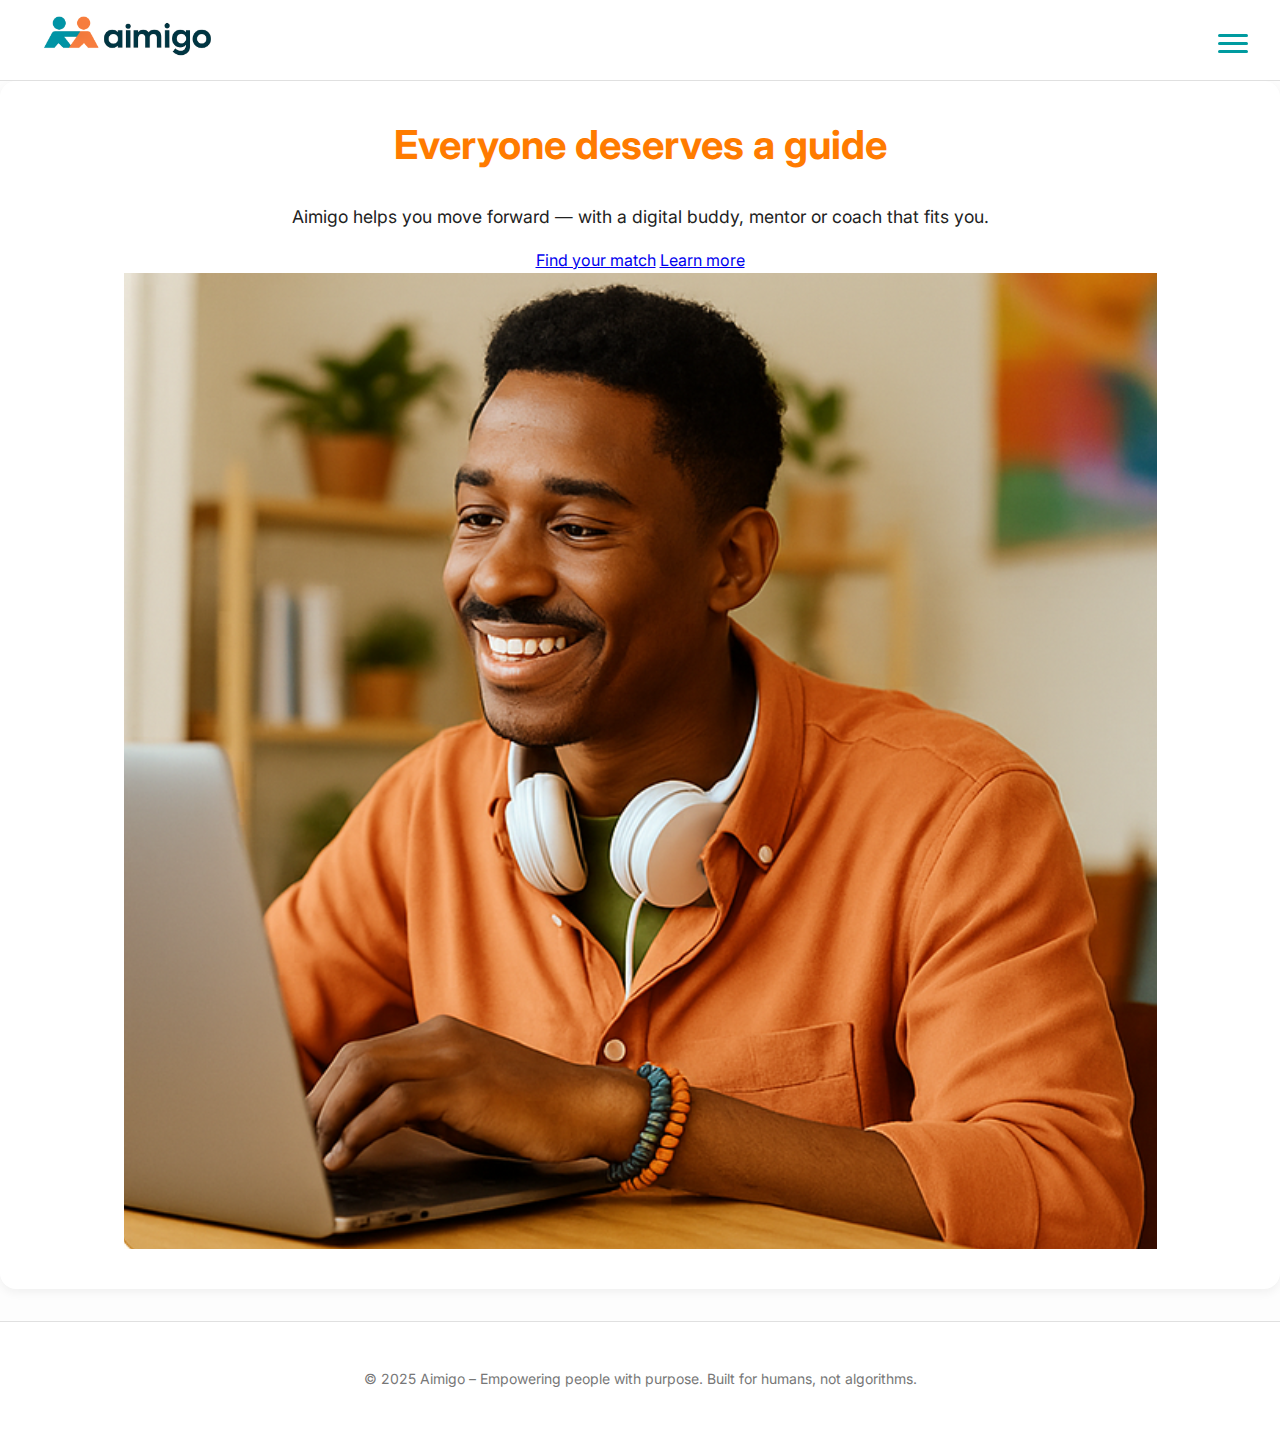
==== commit 1ae844a2: "Update index.html" ====
--- a/index.html
+++ b/index.html
@@ -18,8 +18,8 @@
       <h1>Everyone deserves a guide</h1>
       <p>Aimigo helps you move forward — with a digital buddy, mentor or coach that fits you.</p>
       <div class="hero-buttons">
-        <a href="find.html">Find your match</a>
-        <a href="team.html">Learn more</a>
+        <a href="find.html" class="cta-button">Find your match</a>
+        <a href="team.html" class="cta-button">Learn more</a>
       </div>
     </div>
     <div class="hero-image">
--- a/css/style.css
+++ b/css/style.css
@@ -19,7 +19,7 @@
 /* Header */
 header {
   display: flex;
-  flex-direction: column;
+  justify-content: space-between;
   align-items: center;
   padding: 1rem 2rem;
   background-color: #fff;
@@ -28,7 +28,7 @@
 }
 
 .logo {
-  margin-bottom: 1rem;
+  margin: 0;
 }
 
 .logo img {
@@ -46,6 +46,11 @@
   height: 22px;
   position: relative;
   z-index: 2;
+  transition: transform 0.2s ease;
+}
+
+.menu-icon:hover {
+  transform: rotate(3deg) scale(1.05);
 }
 
 .menu-icon span {
@@ -59,11 +64,15 @@
 }
 
 nav.dropdown-menu {
-  background: white;
-  border-radius: 1rem;
-  box-shadow: 0 10px 25px rgba(0,0,0,0.1);
+  background: #fff;
+  border: 1px solid #ddd;
+  border-radius: 0.75rem;
+  box-shadow: 0 4px 12px rgba(0,0,0,0.05);
   padding: 1rem;
-  display: none;
+  opacity: 0;
+  visibility: hidden;
+  transform: translateY(-10px);
+  transition: all 0.3s ease;
   position: absolute;
   top: 100%;
   right: 2rem;
@@ -72,42 +81,32 @@
 
 #menu-toggle:checked + .menu-icon + nav.dropdown-menu {
   display: block;
+  opacity: 1;
+  visibility: visible;
+  transform: translateY(0);
 }
 
 nav.dropdown-menu ul {
   list-style: none;
-  margin: 0;
   padding: 0;
+  margin: 0;
   display: flex;
   flex-direction: column;
-  align-items: center;
-  gap: 0.75rem;
+  gap: 0.5rem;
+  align-items: flex-start;
 }
 
 nav.dropdown-menu a {
-  display: block;
-  background: linear-gradient(45deg, var(--primary), var(--brand));
-  color: white;
-  padding: 0.75rem 1.25rem;
-  border-radius: 0.75rem;
+  text-decoration: none;
+  color: var(--brand);
   font-weight: 600;
-  text-decoration: none;
-  text-align: center;
-  transition: transform 0.2s, background 0.3s;
+  padding: 0.5rem 1rem;
+  border-radius: 0.5rem;
+  transition: background 0.2s ease;
 }
 
 nav.dropdown-menu a:hover {
-  transform: scale(1.05);
-  background: linear-gradient(45deg, var(--brand), var(--primary));
-}
-
-/* Toon hamburger ook op desktop */
-@media (min-width: 768px) {
-  nav.dropdown-menu {
-    right: auto;
-    left: 50%;
-    transform: translateX(-50%);
-  }
+  background-color: var(--accent);
 }
 
 /* Main */
@@ -138,121 +137,13 @@
   margin: 1rem 0;
 }
 
-/* Collapsible Sections */
-details {
-  background: #fff;
-  border: 1px solid #e0e0e0;
-  border-radius: 0.75rem;
-  padding: 1rem;
-  margin-bottom: 1rem;
-  box-shadow: 0 2px 6px rgba(0,0,0,0.05);
-}
-
-details summary {
-  font-size: 1.1rem;
-  font-weight: 600;
-  cursor: pointer;
-  list-style: none;
-  outline: none;
-}
-
-details summary::-webkit-details-marker {
-  display: none;
-}
-
-details[open] summary::after {
-  content: "▲";
-  float: right;
-}
-
-details summary::after {
-  content: "▼";
-  float: right;
-}
-
-/* Section Titles */
-section > h2 {
-  font-size: 2rem;
-  color: var(--primary);
-  margin-bottom: 1rem;
-}
-
-/* Founder Section */
-.founder {
-  display: flex;
-  flex-wrap: wrap;
-  align-items: center;
-  gap: 1.5rem;
-  background: #fff;
-  padding: 1.5rem;
-  border-radius: 1rem;
-  box-shadow: 0 4px 10px rgba(0,0,0,0.05);
-  margin: 2rem 0;
-}
-
-.founder img {
-  width: 150px;
-  height: 150px;
-  border-radius: 50%;
-  object-fit: cover;
-  border: 3px solid var(--brand);
-}
-
-.founder-info {
-  flex: 1;
-}
-
-.founder-info h3 {
-  margin: 0;
-  font-size: 1.5rem;
-  color: var(--dark);
-}
-
-.founder-info p {
-  margin: 0.5rem 0 0;
-  font-size: 1rem;
-  color: #444;
-}
-
-/* Support Section */
-.support {
-  text-align: center;
-  margin: 2rem 0;
-}
-
-.support button {
-  background: var(--brand);
-  color: #fff;
-  border: none;
-  padding: 0.75rem 1.5rem;
-  border-radius: 0.75rem;
-  font-size: 1rem;
-  cursor: pointer;
-  transition: background 0.3s;
-}
-
-.support button:hover {
-  background: #007f87;
-}
-
-/* Call to Action */
-.cta {
-  text-align: center;
-  margin: 2rem 0;
-}
-
-.cta a {
-  background: var(--brand);
-  color: #fff;
-  text-decoration: none;
-  padding: 0.75rem 1.5rem;
-  border-radius: 0.75rem;
-  font-size: 1rem;
-  transition: background 0.3s;
-}
-
-.cta a:hover {
-  background: #007f87;
+/* Geselecteerde kaartstijl */
+.card.active {
+  border: 2px solid var(--brand);
+  background-color: #e6f8f8;
+  box-shadow: 0 0 0 4px rgba(0, 155, 160, 0.1);
+  transform: scale(1.02);
+  transition: all 0.3s ease;
 }
 
 /* Footer */
@@ -278,3 +169,94 @@
   border-radius: 1rem;
   font-size: 0.85rem;
 }
+
+/* HEADER */
+header {
+  display: flex;
+  justify-content: space-between;
+  align-items: center;
+  padding: 1rem 2rem;
+  background: #fff;
+  border-bottom: 1px solid #e0e0e0;
+  position: relative;
+  z-index: 10;
+}
+
+.logo img {
+  height: 40px;
+}
+
+/* HAMBURGER MENU */
+#menu-toggle {
+  display: none;
+}
+
+.menu-icon {
+  cursor: pointer;
+  position: relative;
+  z-index: 2;
+  width: 30px;
+  height: 22px;
+  transition: transform 0.2s ease;
+}
+
+.menu-icon span {
+  display: block;
+  width: 100%;
+  height: 3px;
+  background: var(--brand);
+  border-radius: 3px;
+  margin: 5px 0;
+  transition: all 0.3s ease;
+}
+
+.menu-icon:hover {
+  transform: rotate(3deg) scale(1.05);
+}
+
+/* DROPDOWN MENU */
+.dropdown-menu {
+  position: absolute;
+  top: 100%;
+  right: 2rem;
+  background: #fff;
+  border: 1px solid #ddd;
+  border-radius: 0.75rem;
+  box-shadow: 0 4px 12px rgba(0, 0, 0, 0.05);
+  padding: 1rem;
+  opacity: 0;
+  visibility: hidden;
+  transform: translateY(-10px);
+  transition: all 0.3s ease;
+  z-index: 1;
+}
+
+#menu-toggle:checked + .menu-icon + .dropdown-menu {
+  opacity: 1;
+  visibility: visible;
+  transform: translateY(0);
+}
+
+.dropdown-menu ul {
+  list-style: none;
+  padding: 0;
+  margin: 0;
+  display: flex;
+  flex-direction: column;
+  gap: 0.5rem;
+  align-items: flex-start;
+}
+
+.dropdown-menu a {
+  text-decoration: none;
+  color: var(--brand);
+  font-weight: 600;
+  font-size: 1rem;
+  padding: 0.25rem 0.5rem;
+  border-radius: 0.5rem;
+  transition: background 0.2s ease;
+}
+
+.dropdown-menu a:hover {
+  background-color: var(--accent);
+}
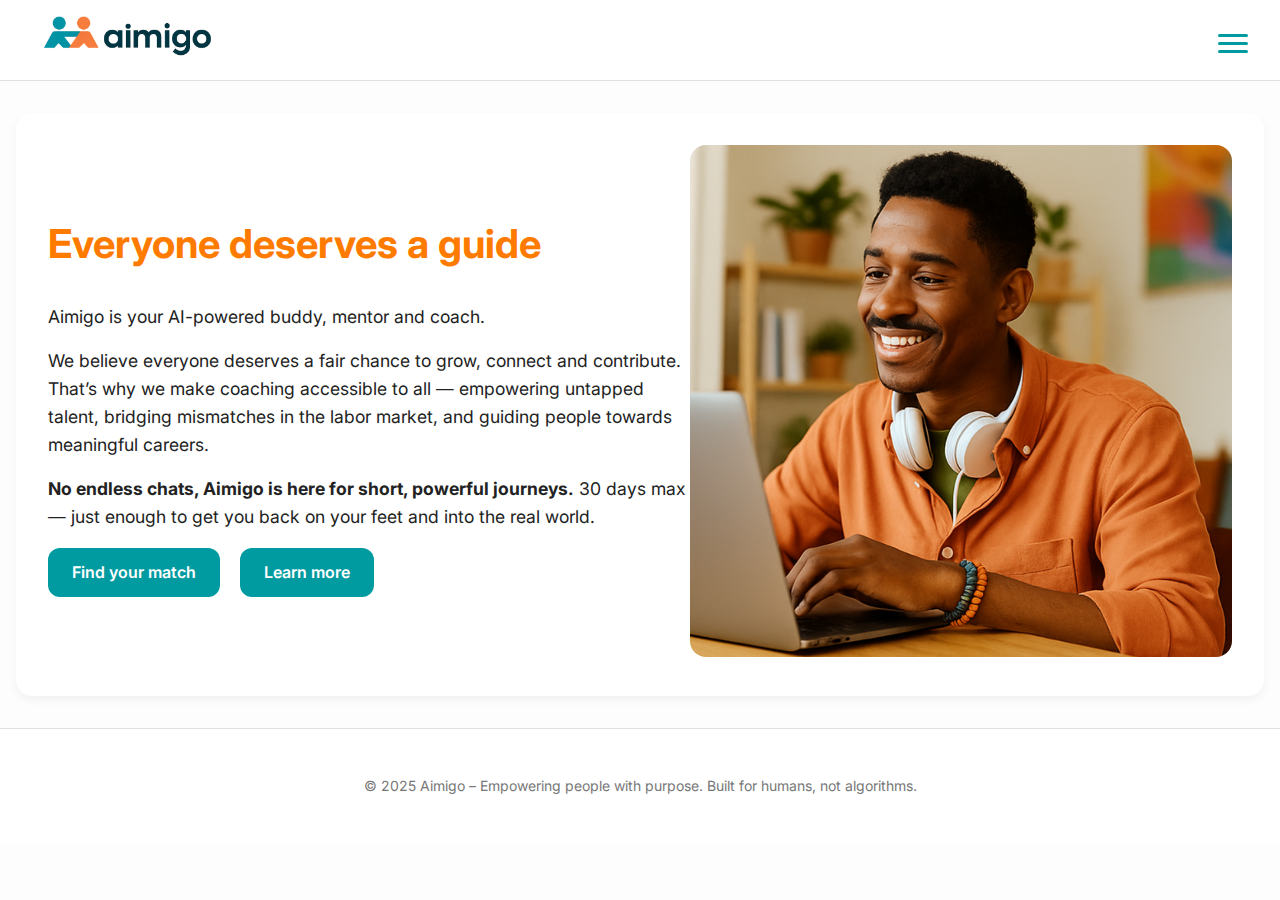
==== commit ad4c1bbf: "Update index.html" ====
--- a/index.html
+++ b/index.html
@@ -16,7 +16,13 @@
   <section class="hero">
     <div class="hero-text">
       <h1>Everyone deserves a guide</h1>
-      <p>Aimigo helps you move forward — with a digital buddy, mentor or coach that fits you.</p>
+      
+      <p>Aimigo is your AI-powered buddy, mentor and coach.</p>
+
+      <p>We believe everyone deserves a fair chance to grow, connect and contribute. That’s why we make coaching accessible to all — empowering untapped talent, bridging mismatches in the labor market, and guiding people towards meaningful careers.</p>
+
+      <p><strong>No endless chats, Aimigo is here for short, powerful journeys.</strong> 30 days max — just enough to get you back on your feet and into the real world.</p>
+
       <div class="hero-buttons">
         <a href="find.html" class="cta-button">Find your match</a>
         <a href="team.html" class="cta-button">Learn more</a>
--- a/css/style.css
+++ b/css/style.css
@@ -14,160 +14,6 @@
   background-color: var(--bg);
   color: var(--text);
   line-height: 1.6;
-}
-
-/* Header */
-header {
-  display: flex;
-  justify-content: space-between;
-  align-items: center;
-  padding: 1rem 2rem;
-  background-color: #fff;
-  border-bottom: 1px solid #e0e0e0;
-  position: relative;
-}
-
-.logo {
-  margin: 0;
-}
-
-.logo img {
-  height: 40px;
-}
-
-#menu-toggle {
-  display: none;
-}
-
-.menu-icon {
-  display: block;
-  cursor: pointer;
-  width: 30px;
-  height: 22px;
-  position: relative;
-  z-index: 2;
-  transition: transform 0.2s ease;
-}
-
-.menu-icon:hover {
-  transform: rotate(3deg) scale(1.05);
-}
-
-.menu-icon span {
-  display: block;
-  height: 3px;
-  width: 100%;
-  background: var(--brand);
-  border-radius: 3px;
-  margin: 5px 0;
-  transition: all 0.3s ease;
-}
-
-nav.dropdown-menu {
-  background: #fff;
-  border: 1px solid #ddd;
-  border-radius: 0.75rem;
-  box-shadow: 0 4px 12px rgba(0,0,0,0.05);
-  padding: 1rem;
-  opacity: 0;
-  visibility: hidden;
-  transform: translateY(-10px);
-  transition: all 0.3s ease;
-  position: absolute;
-  top: 100%;
-  right: 2rem;
-  z-index: 1;
-}
-
-#menu-toggle:checked + .menu-icon + nav.dropdown-menu {
-  display: block;
-  opacity: 1;
-  visibility: visible;
-  transform: translateY(0);
-}
-
-nav.dropdown-menu ul {
-  list-style: none;
-  padding: 0;
-  margin: 0;
-  display: flex;
-  flex-direction: column;
-  gap: 0.5rem;
-  align-items: flex-start;
-}
-
-nav.dropdown-menu a {
-  text-decoration: none;
-  color: var(--brand);
-  font-weight: 600;
-  padding: 0.5rem 1rem;
-  border-radius: 0.5rem;
-  transition: background 0.2s ease;
-}
-
-nav.dropdown-menu a:hover {
-  background-color: var(--accent);
-}
-
-/* Main */
-main {
-  max-width: 1200px;
-  margin: 2rem auto;
-  padding: 0 1rem;
-}
-
-/* Hero Section */
-.hero {
-  text-align: center;
-  padding: 2rem;
-  background: #fff;
-  border-radius: 1rem;
-  box-shadow: 0 4px 10px rgba(0,0,0,0.05);
-  margin-bottom: 2rem;
-}
-
-.hero h1 {
-  font-size: 2.5rem;
-  color: var(--primary);
-  margin-top: 0;
-}
-
-.hero p {
-  font-size: 1.1rem;
-  margin: 1rem 0;
-}
-
-/* Geselecteerde kaartstijl */
-.card.active {
-  border: 2px solid var(--brand);
-  background-color: #e6f8f8;
-  box-shadow: 0 0 0 4px rgba(0, 155, 160, 0.1);
-  transform: scale(1.02);
-  transition: all 0.3s ease;
-}
-
-/* Footer */
-footer {
-  text-align: center;
-  padding: 2rem;
-  background: #fff;
-  border-top: 1px solid #e0e0e0;
-  font-size: 0.875rem;
-  color: #777;
-}
-
-.badges {
-  display: flex;
-  justify-content: center;
-  gap: 1rem;
-  margin-bottom: 1rem;
-}
-
-.badge {
-  background: #f0f0f0;
-  padding: 0.5rem 1rem;
-  border-radius: 1rem;
-  font-size: 0.85rem;
 }
 
 /* HEADER */
@@ -260,3 +106,203 @@
 .dropdown-menu a:hover {
   background-color: var(--accent);
 }
+
+/* CTA-knoppen */
+.cta-button {
+  display: inline-block;
+  background: var(--brand);
+  color: #fff;
+  padding: 0.75rem 1.5rem;
+  border-radius: 0.75rem;
+  text-decoration: none;
+  font-weight: 600;
+  margin-right: 1rem;
+  transition: background 0.3s;
+}
+
+.cta-button:hover {
+  background: #007f87;
+}
+
+/* HERO */
+.hero {
+  display: flex;
+  flex-wrap: wrap;
+  justify-content: space-between;
+  align-items: center;
+  padding: 2rem;
+  background: #fff;
+  border-radius: 1rem;
+  box-shadow: 0 4px 10px rgba(0,0,0,0.05);
+  margin: 2rem 1rem;
+}
+
+.hero-text {
+  flex: 1 1 400px;
+}
+
+.hero h1 {
+  font-size: 2.5rem;
+  color: var(--primary);
+  margin-top: 0;
+}
+
+.hero p {
+  font-size: 1.1rem;
+  margin: 1rem 0;
+}
+
+.hero-buttons {
+  margin-top: 1rem;
+}
+
+.hero-image {
+  flex: 1 1 300px;
+  text-align: center;
+}
+
+.hero-image img {
+  max-width: 100%;
+  border-radius: 1rem;
+}
+
+/* AVATAR-CARDS */
+.cards {
+  display: flex;
+  flex-wrap: wrap;
+  gap: 1rem;
+  justify-content: center;
+}
+
+.card {
+  flex: 1 1 250px;
+  background: #f9f9f9;
+  border-radius: 1rem;
+  padding: 1.5rem;
+  text-align: center;
+  box-shadow: 0 2px 8px rgba(0,0,0,0.1);
+  transition: transform 0.3s, box-shadow 0.3s;
+  cursor: pointer;
+}
+
+.card:hover {
+  transform: translateY(-5px);
+  box-shadow: 0 8px 16px rgba(0,0,0,0.2);
+}
+
+.card i {
+  font-size: 2.5rem;
+  color: var(--primary);
+  margin-bottom: 0.5rem;
+}
+
+.card h3 {
+  margin: 0.5rem 0;
+  color: var(--dark);
+}
+
+.card p {
+  font-size: 0.95rem;
+  color: #444;
+  margin: 0.5rem 0;
+}
+
+/* ACTIEVE KAART */
+.card.active {
+  border: 2px solid var(--brand);
+  background-color: #e6f8f8;
+  box-shadow: 0 0 0 4px rgba(0, 155, 160, 0.1);
+  transform: scale(1.02);
+  transition: all 0.3s ease;
+}
+
+/* FORMULIER */
+form.questionnaire {
+  display: flex;
+  flex-direction: column;
+  gap: 1rem;
+}
+
+form.questionnaire label {
+  font-weight: 600;
+}
+
+form.questionnaire input[type="text"],
+form.questionnaire select {
+  padding: 0.5rem;
+  border: 1px solid #ccc;
+  border-radius: 0.5rem;
+  font-size: 1rem;
+  width: 100%;
+  max-width: 400px;
+}
+
+form.questionnaire input[type="range"] {
+  width: 100%;
+  max-width: 400px;
+}
+
+form.questionnaire button {
+  background: var(--brand);
+  color: #fff;
+  padding: 0.75rem 1.5rem;
+  border: none;
+  border-radius: 0.75rem;
+  font-weight: 600;
+  cursor: pointer;
+  max-width: 200px;
+  transition: background 0.3s;
+}
+
+form.questionnaire button:hover {
+  background: #007f87;
+}
+
+/* MATCH KAART */
+.match-card {
+  background: #f9f9f9;
+  border-radius: 1rem;
+  padding: 1.5rem;
+  text-align: center;
+  box-shadow: 0 2px 8px rgba(0,0,0,0.1);
+}
+
+.match-card button {
+  background: var(--brand);
+  color: #fff;
+  padding: 0.75rem 1.5rem;
+  border: none;
+  border-radius: 0.75rem;
+  font-weight: 600;
+  cursor: pointer;
+  transition: background 0.3s;
+  margin-top: 1rem;
+}
+
+.match-card button:hover {
+  background: #007f87;
+}
+
+/* FOOTER */
+footer {
+  text-align: center;
+  padding: 2rem;
+  background: #fff;
+  border-top: 1px solid #e0e0e0;
+  font-size: 0.875rem;
+  color: #777;
+}
+
+.badges {
+  display: flex;
+  justify-content: center;
+  gap: 1rem;
+  margin-bottom: 1rem;
+}
+
+.badge {
+  background: #f0f0f0;
+  padding: 0.5rem 1rem;
+  border-radius: 1rem;
+  font-size: 0.85rem;
+}
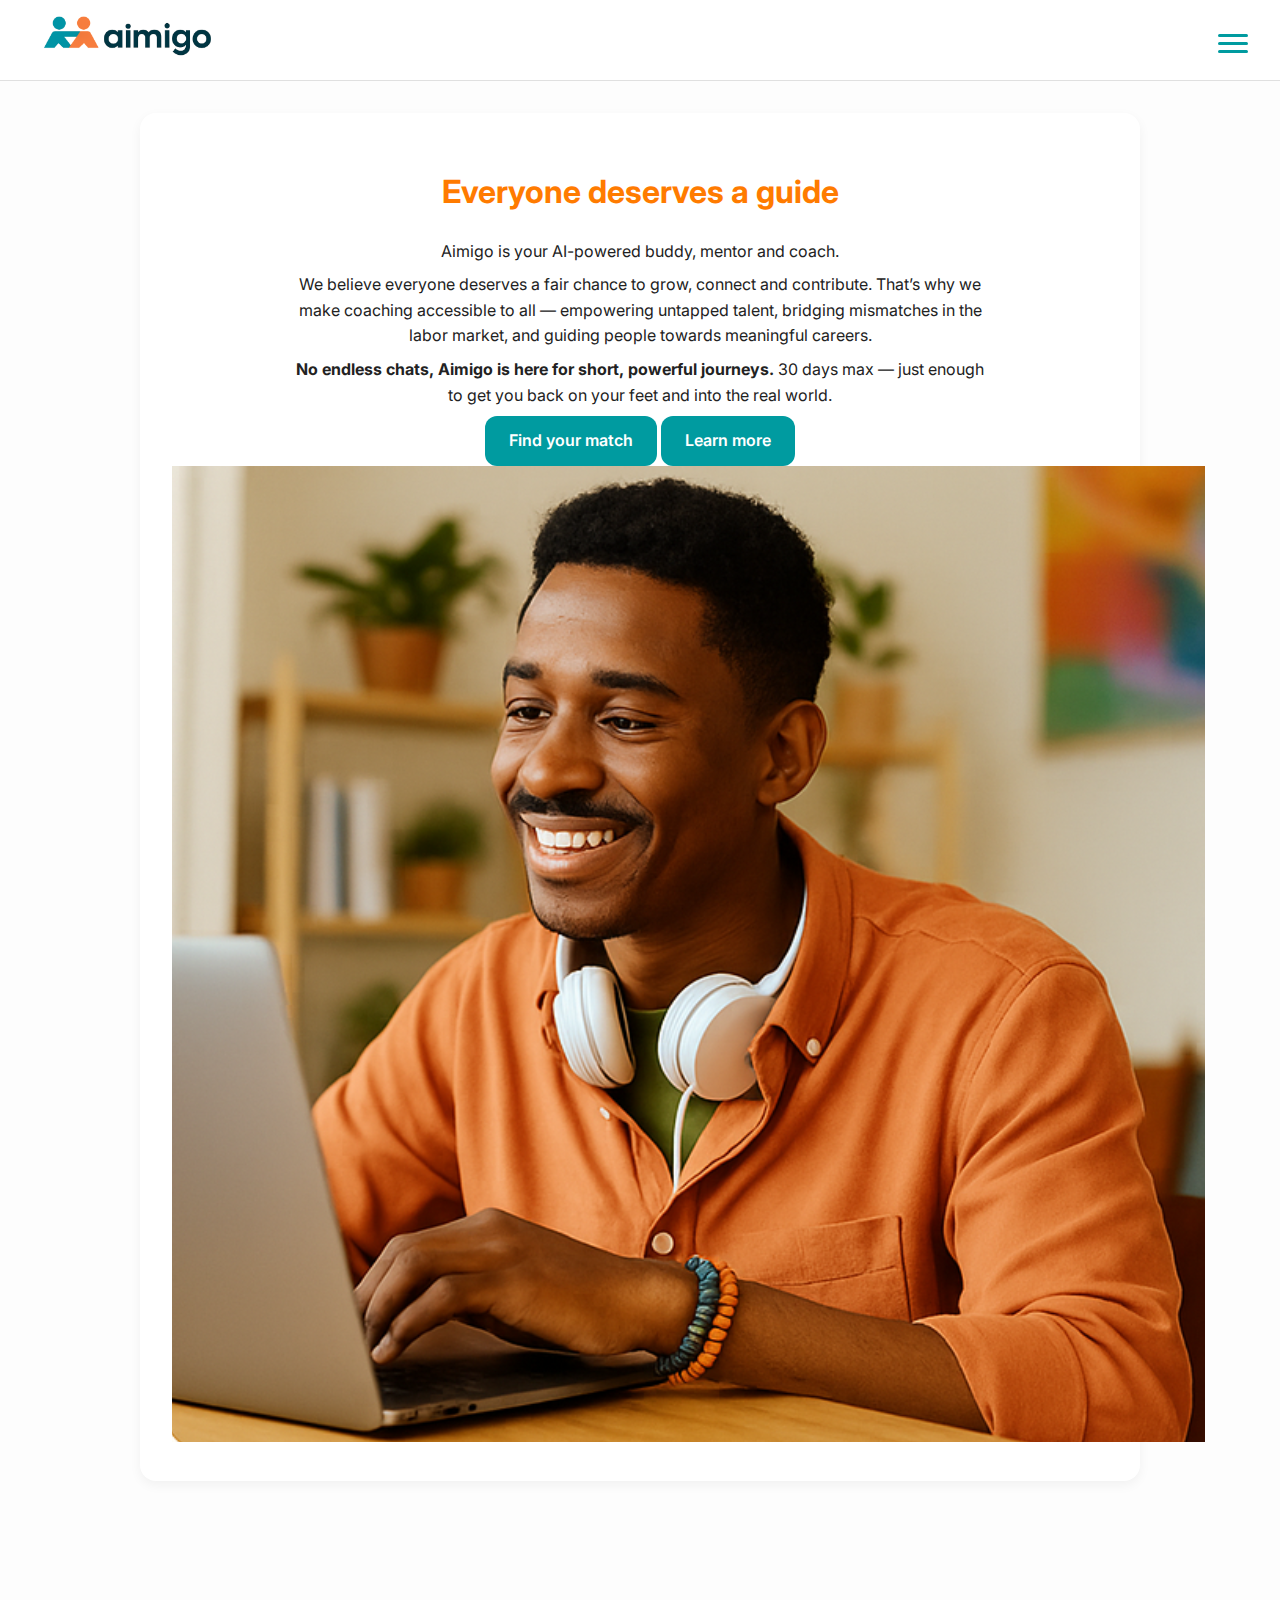
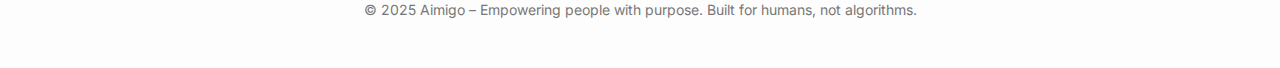
==== commit 1a59f881: "Update index.html" ====
--- a/index.html
+++ b/index.html
@@ -4,41 +4,43 @@
   <meta charset="UTF-8" />
   <meta name="viewport" content="width=device-width, initial-scale=1.0"/>
   <title>Aimigo – Everyone deserves a guide</title>
-  <link href="https://fonts.googleapis.com/css2?family=Inter:wght@400;600&display=swap" rel="stylesheet">
+  <link href="https://fonts.googleapis.com/css2?family=Inter:wght@400;600&display=swap" rel="stylesheet" />
   <link rel="stylesheet" href="https://cdnjs.cloudflare.com/ajax/libs/font-awesome/6.0.0-beta3/css/all.min.css" />
-  <link rel="stylesheet" href="css/style.css">
+  <link rel="stylesheet" href="css/style.css" />
 </head>
 <body>
 
   <!-- Header wordt geladen vanuit extern bestand -->
   <div id="header-placeholder"></div>
 
-  <section class="hero">
-    <div class="hero-text">
-      <h1>Everyone deserves a guide</h1>
-      
-      <p>Aimigo is your AI-powered buddy, mentor and coach.</p>
+  <main>
+    <section class="hero">
+      <div class="hero-text">
+        <h1>Everyone deserves a guide</h1>
 
-      <p>We believe everyone deserves a fair chance to grow, connect and contribute. That’s why we make coaching accessible to all — empowering untapped talent, bridging mismatches in the labor market, and guiding people towards meaningful careers.</p>
+        <p>Aimigo is your AI-powered buddy, mentor and coach.</p>
 
-      <p><strong>No endless chats, Aimigo is here for short, powerful journeys.</strong> 30 days max — just enough to get you back on your feet and into the real world.</p>
+        <p>We believe everyone deserves a fair chance to grow, connect and contribute. That’s why we make coaching accessible to all — empowering untapped talent, bridging mismatches in the labor market, and guiding people towards meaningful careers.</p>
 
-      <div class="hero-buttons">
-        <a href="find.html" class="cta-button">Find your match</a>
-        <a href="team.html" class="cta-button">Learn more</a>
+        <p><strong>No endless chats, Aimigo is here for short, powerful journeys.</strong> 30 days max — just enough to get you back on your feet and into the real world.</p>
+
+        <div class="hero-buttons">
+          <a href="find.html" class="cta-button">Find your match</a>
+          <a href="team.html" class="cta-button">Learn more</a>
+        </div>
       </div>
-    </div>
-    <div class="hero-image">
-      <img src="user-coaching.png" alt="User coaching illustration" />
-    </div>
-  </section>
+
+      <div class="hero-image">
+        <img src="user-coaching.png" alt="User coaching illustration" />
+      </div>
+    </section>
+  </main>
 
   <footer>
     <p>&copy; 2025 Aimigo – Empowering people with purpose. Built for humans, not algorithms.</p>
   </footer>
 
   <script>
-    // Laad header.html in
     fetch('header.html')
       .then(response => response.text())
       .then(data => {
--- a/css/style.css
+++ b/css/style.css
@@ -1,4 +1,3 @@
-/* Kleuren en typografie */
 :root {
   --primary: #ff7b00;
   --brand: #009ba0;
@@ -16,7 +15,205 @@
   line-height: 1.6;
 }
 
-/* HEADER */
+main {
+  max-width: 1000px;
+  margin: 0 auto;
+  padding: 2rem;
+}
+
+section {
+  margin-bottom: 2.5rem;
+}
+
+h1, h2 {
+  color: var(--primary);
+}
+
+.hero {
+  background: #fff;
+  padding: 2rem;
+  border-radius: 1rem;
+  box-shadow: 0 4px 12px rgba(0,0,0,0.05);
+  text-align: center;
+}
+
+.hero p {
+  max-width: 700px;
+  margin: 0.5rem auto;
+}
+
+/* CTA-knoppen */
+.cta-button,
+.cta a {
+  display: inline-block;
+  background: var(--brand);
+  color: white;
+  text-decoration: none;
+  padding: 0.75rem 1.5rem;
+  border-radius: 0.75rem;
+  font-weight: 600;
+  transition: background 0.3s;
+}
+
+.cta-button:hover,
+.cta a:hover {
+  background: #007f87;
+}
+
+/* Founder */
+.founder {
+  display: flex;
+  align-items: center;
+  gap: 2rem;
+  background: #fff;
+  padding: 2rem;
+  border-radius: 1rem;
+  box-shadow: 0 4px 12px rgba(0,0,0,0.05);
+}
+
+.founder img {
+  width: 160px;
+  height: 160px;
+  border-radius: 50%;
+  border: 4px solid var(--brand);
+  object-fit: cover;
+  transition: transform 0.3s ease, filter 0.3s ease;
+}
+
+.founder img:hover {
+  transform: scale(1.05);
+  filter: hue-rotate(10deg) brightness(1.1);
+}
+
+.founder-info h3 {
+  margin: 0;
+  font-size: 1.5rem;
+  color: var(--dark);
+}
+
+.founder-info p {
+  margin-top: 0.5rem;
+  color: #444;
+}
+
+/* Collapsibles */
+details {
+  background: #fff;
+  padding: 1rem;
+  border-radius: 0.75rem;
+  box-shadow: 0 2px 6px rgba(0,0,0,0.05);
+  margin-bottom: 1rem;
+  border: 1px solid #eee;
+}
+
+details summary {
+  font-weight: 600;
+  cursor: pointer;
+}
+
+/* Like Button */
+.like-button {
+  font-size: 1.5rem;
+  background: white;
+  border: 2px solid var(--brand);
+  border-radius: 50%;
+  width: 60px;
+  height: 60px;
+  color: var(--brand);
+  display: flex;
+  justify-content: center;
+  align-items: center;
+  cursor: pointer;
+  margin: 1rem auto;
+  transition: background 0.3s, transform 0.2s;
+}
+
+.like-button:hover {
+  background: var(--accent);
+  transform: scale(1.1);
+}
+
+#like-feedback {
+  text-align: center;
+  font-weight: bold;
+  color: var(--brand);
+  margin-top: 0.5rem;
+}
+
+footer {
+  text-align: center;
+  padding: 2rem;
+  font-size: 0.875rem;
+  color: #777;
+}
+
+.badges {
+  display: flex;
+  justify-content: center;
+  gap: 1rem;
+  margin-bottom: 1rem;
+}
+
+.badge {
+  background: #f0f0f0;
+  padding: 0.5rem 1rem;
+  border-radius: 1rem;
+  font-size: 0.85rem;
+}
+
+/* Benefits / partners */
+.benefits-grid, .spots-grid {
+  display: grid;
+  gap: 1rem;
+  margin-top: 1rem;
+}
+
+.benefits-grid {
+  grid-template-columns: repeat(auto-fit, minmax(240px, 1fr));
+}
+
+.benefit {
+  background: #fff;
+  border-radius: 1rem;
+  padding: 1.5rem;
+  box-shadow: 0 4px 10px rgba(0,0,0,0.05);
+}
+
+.benefit strong {
+  display: block;
+  color: var(--primary);
+  margin-bottom: 0.5rem;
+}
+
+.spots-grid {
+  grid-template-columns: repeat(auto-fit, minmax(120px, 1fr));
+  text-align: center;
+}
+
+.spot {
+  background: #fff;
+  border: 2px dashed var(--brand);
+  padding: 1rem;
+  border-radius: 1rem;
+  font-weight: 600;
+  transition: all 0.3s ease;
+}
+
+.spot:hover {
+  background-color: var(--accent);
+  transform: scale(1.03);
+}
+
+blockquote {
+  background: var(--accent);
+  border-left: 4px solid var(--primary);
+  margin: 2rem 0;
+  padding: 1rem;
+  font-style: italic;
+  color: var(--dark);
+}
+
+/* HEADER + HAMBURGER */
 header {
   display: flex;
   justify-content: space-between;
@@ -32,7 +229,6 @@
   height: 40px;
 }
 
-/* HAMBURGER MENU */
 #menu-toggle {
   display: none;
 }
@@ -60,7 +256,6 @@
   transform: rotate(3deg) scale(1.05);
 }
 
-/* DROPDOWN MENU */
 .dropdown-menu {
   position: absolute;
   top: 100%;
@@ -106,203 +301,3 @@
 .dropdown-menu a:hover {
   background-color: var(--accent);
 }
-
-/* CTA-knoppen */
-.cta-button {
-  display: inline-block;
-  background: var(--brand);
-  color: #fff;
-  padding: 0.75rem 1.5rem;
-  border-radius: 0.75rem;
-  text-decoration: none;
-  font-weight: 600;
-  margin-right: 1rem;
-  transition: background 0.3s;
-}
-
-.cta-button:hover {
-  background: #007f87;
-}
-
-/* HERO */
-.hero {
-  display: flex;
-  flex-wrap: wrap;
-  justify-content: space-between;
-  align-items: center;
-  padding: 2rem;
-  background: #fff;
-  border-radius: 1rem;
-  box-shadow: 0 4px 10px rgba(0,0,0,0.05);
-  margin: 2rem 1rem;
-}
-
-.hero-text {
-  flex: 1 1 400px;
-}
-
-.hero h1 {
-  font-size: 2.5rem;
-  color: var(--primary);
-  margin-top: 0;
-}
-
-.hero p {
-  font-size: 1.1rem;
-  margin: 1rem 0;
-}
-
-.hero-buttons {
-  margin-top: 1rem;
-}
-
-.hero-image {
-  flex: 1 1 300px;
-  text-align: center;
-}
-
-.hero-image img {
-  max-width: 100%;
-  border-radius: 1rem;
-}
-
-/* AVATAR-CARDS */
-.cards {
-  display: flex;
-  flex-wrap: wrap;
-  gap: 1rem;
-  justify-content: center;
-}
-
-.card {
-  flex: 1 1 250px;
-  background: #f9f9f9;
-  border-radius: 1rem;
-  padding: 1.5rem;
-  text-align: center;
-  box-shadow: 0 2px 8px rgba(0,0,0,0.1);
-  transition: transform 0.3s, box-shadow 0.3s;
-  cursor: pointer;
-}
-
-.card:hover {
-  transform: translateY(-5px);
-  box-shadow: 0 8px 16px rgba(0,0,0,0.2);
-}
-
-.card i {
-  font-size: 2.5rem;
-  color: var(--primary);
-  margin-bottom: 0.5rem;
-}
-
-.card h3 {
-  margin: 0.5rem 0;
-  color: var(--dark);
-}
-
-.card p {
-  font-size: 0.95rem;
-  color: #444;
-  margin: 0.5rem 0;
-}
-
-/* ACTIEVE KAART */
-.card.active {
-  border: 2px solid var(--brand);
-  background-color: #e6f8f8;
-  box-shadow: 0 0 0 4px rgba(0, 155, 160, 0.1);
-  transform: scale(1.02);
-  transition: all 0.3s ease;
-}
-
-/* FORMULIER */
-form.questionnaire {
-  display: flex;
-  flex-direction: column;
-  gap: 1rem;
-}
-
-form.questionnaire label {
-  font-weight: 600;
-}
-
-form.questionnaire input[type="text"],
-form.questionnaire select {
-  padding: 0.5rem;
-  border: 1px solid #ccc;
-  border-radius: 0.5rem;
-  font-size: 1rem;
-  width: 100%;
-  max-width: 400px;
-}
-
-form.questionnaire input[type="range"] {
-  width: 100%;
-  max-width: 400px;
-}
-
-form.questionnaire button {
-  background: var(--brand);
-  color: #fff;
-  padding: 0.75rem 1.5rem;
-  border: none;
-  border-radius: 0.75rem;
-  font-weight: 600;
-  cursor: pointer;
-  max-width: 200px;
-  transition: background 0.3s;
-}
-
-form.questionnaire button:hover {
-  background: #007f87;
-}
-
-/* MATCH KAART */
-.match-card {
-  background: #f9f9f9;
-  border-radius: 1rem;
-  padding: 1.5rem;
-  text-align: center;
-  box-shadow: 0 2px 8px rgba(0,0,0,0.1);
-}
-
-.match-card button {
-  background: var(--brand);
-  color: #fff;
-  padding: 0.75rem 1.5rem;
-  border: none;
-  border-radius: 0.75rem;
-  font-weight: 600;
-  cursor: pointer;
-  transition: background 0.3s;
-  margin-top: 1rem;
-}
-
-.match-card button:hover {
-  background: #007f87;
-}
-
-/* FOOTER */
-footer {
-  text-align: center;
-  padding: 2rem;
-  background: #fff;
-  border-top: 1px solid #e0e0e0;
-  font-size: 0.875rem;
-  color: #777;
-}
-
-.badges {
-  display: flex;
-  justify-content: center;
-  gap: 1rem;
-  margin-bottom: 1rem;
-}
-
-.badge {
-  background: #f0f0f0;
-  padding: 0.5rem 1rem;
-  border-radius: 1rem;
-  font-size: 0.85rem;
-}
